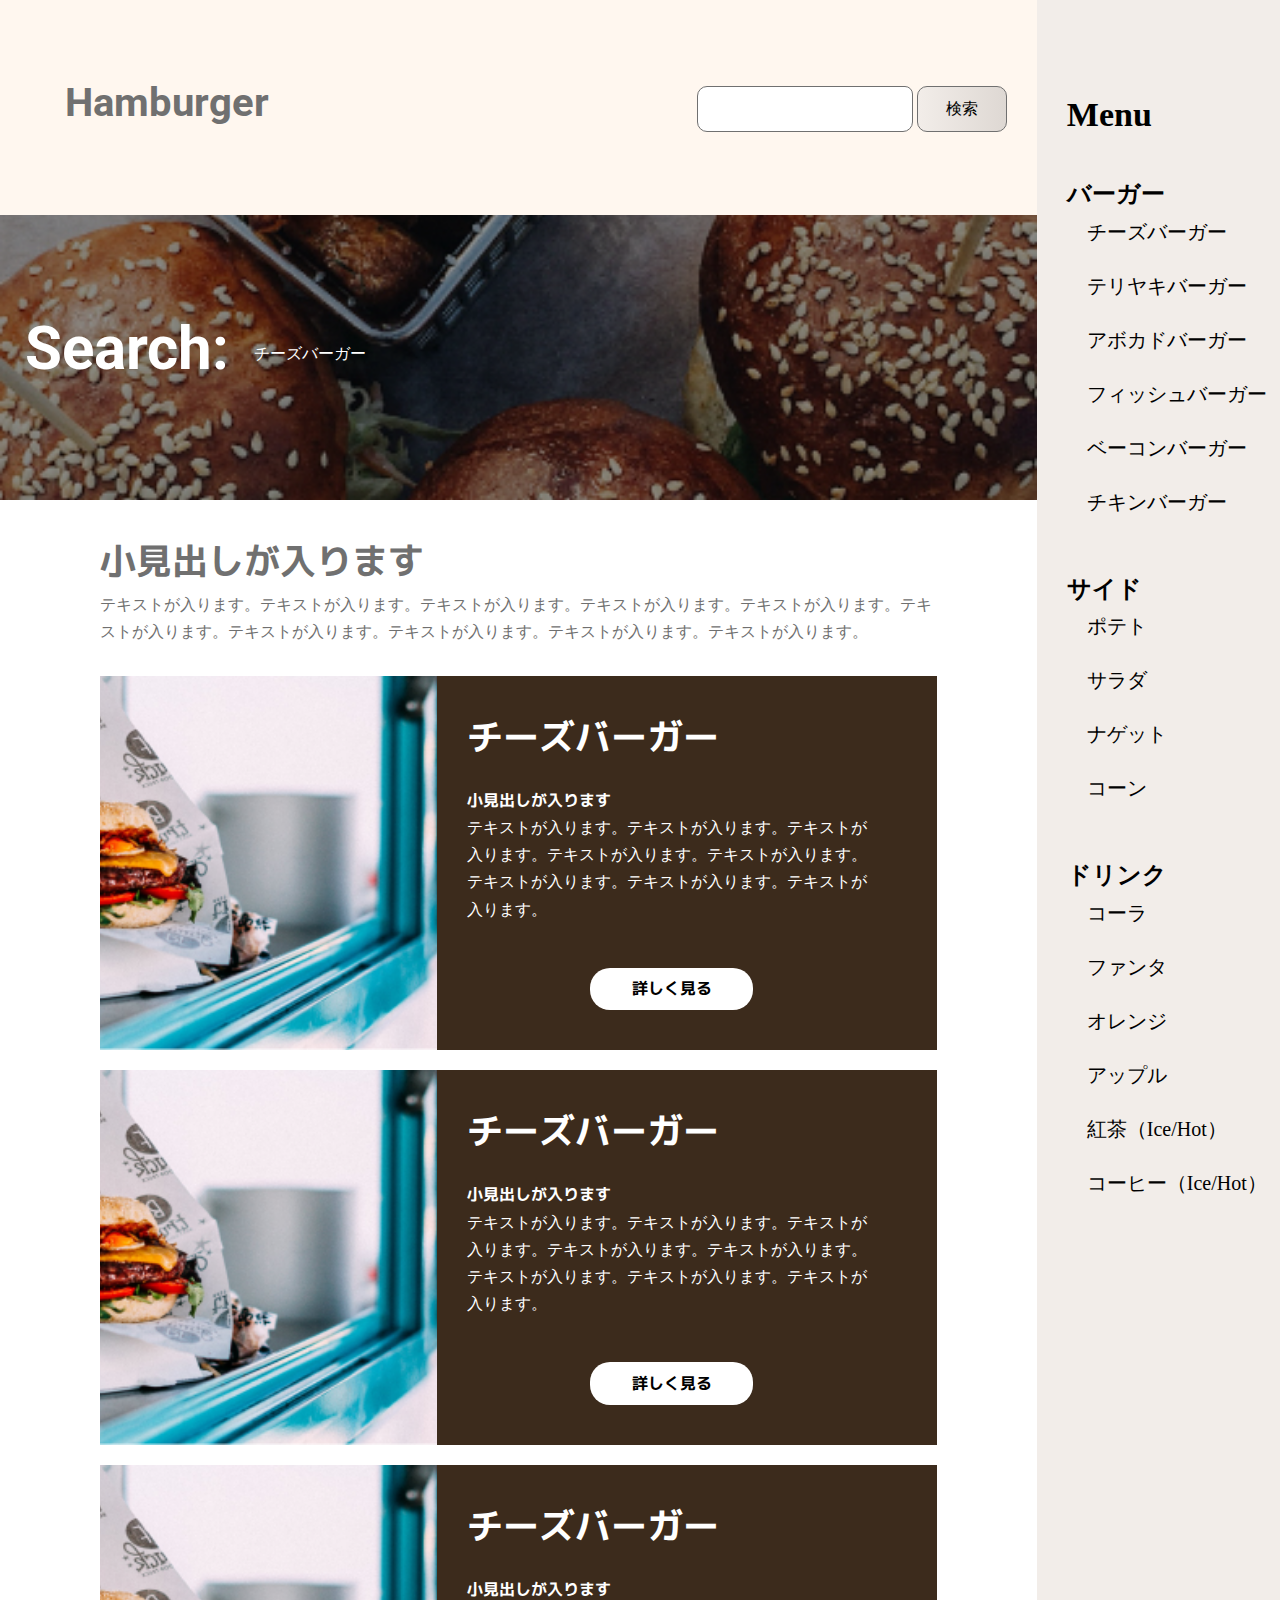
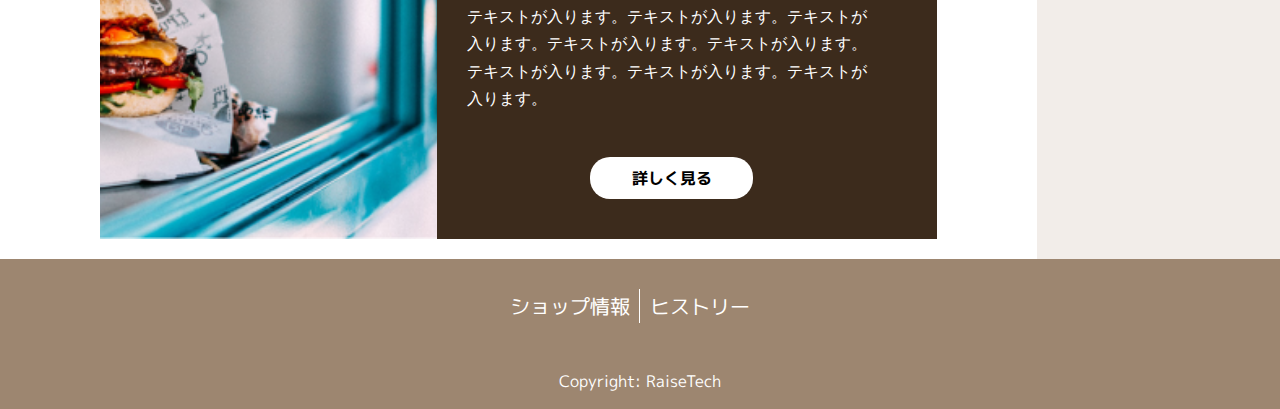
==== archive-search.html @ e5ea9da8 "アーカイブページを中心にコーディング" ====
<!DOCTYPE html>
<html lang="ja">

<head>
    <meta charset="UTF-8">
    <meta name="viewport" content="width=device-width, initial-scale=1.0">
    <meta name="description" content="ダミーサイトです">
    <title>Hamburger</title>
    <link href="https://fonts.googleapis.com/css2?family=M+PLUS+1p:wght@400;700&family=Roboto:wght@700&display=swap"
        rel="stylesheet">
    <link href="./css/style.css" rel="stylesheet">
</head>

<body>
    <main class="l-main">
        <article>
            <header class="l-header u-fontcolor--brown">
                <h1 class="c-fontfamily--R">Hamburger</h1>
                <form action="#" method="get" class="p-search">
                    <input type="search" name="search" class="c-searchbox">
                    <input type="submit" name="submit" value="検索" class="c-searchbtn">
                </form>
                <button class="c-menubtn"><a href="#">Menu</a></button>
            </header>

            <section class="p-top-img__archive">
                <h2 class="p-top-img__title c-fontfamily--R">Search:</h2>
                <p>チーズバーガー</p>
            </section>

            <section class="p-pageabout u-fontcolor--brown">
                <h3 class="c-fontfamily--M-bold">小見出しが入ります</h3>
                <p>テキストが入ります。テキストが入ります。テキストが入ります。テキストが入ります。テキストが入ります。テキストが入ります。テキストが入ります。テキストが入ります。テキストが入ります。テキストが入ります。
                </p>
            </section>

            <section class="p-card u-fontcolor--white">
                <ul>
                    <li>
                        <img src="./images/card.jpg" alt="カード内写真">
                        <div class="p-card__text">
                            <h4 class="c-fontfamily--M-bold">チーズバーガー</h4>
                            <dl>
                                <dt class="c-fontfamily--M-bold">小見出しが入ります</dt>
                                <dd>テキストが入ります。テキストが入ります。テキストが入ります。テキストが入ります。テキストが入ります。テキストが入ります。テキストが入ります。テキストが入ります。
                                </dd>
                            </dl>
                            <button class="c-cardbtn c-fontfamily--M-bold"><a href="#">詳しく見る</a></button>
                        </div>
                    </li>
                    <li>
                        <img src="./images/card.jpg" alt="カード内写真">
                        <div class="p-card__text">
                            <h4 class="c-fontfamily--M-bold">チーズバーガー</h4>
                            <dl>
                                <dt class="c-fontfamily--M-bold">小見出しが入ります</dt>
                                <dd>テキストが入ります。テキストが入ります。テキストが入ります。テキストが入ります。テキストが入ります。テキストが入ります。テキストが入ります。テキストが入ります。
                                </dd>
                            </dl>
                            <button class="c-cardbtn c-fontfamily--M-bold"><a href="#">詳しく見る</a></button>
                        </div>
                    </li>
                    <li>
                        <img src="./images/card.jpg" alt="カード内写真">
                        <div class="p-card__text">
                            <h4 class="c-fontfamily--M-bold">チーズバーガー</h4>
                            <dl>
                                <dt class="c-fontfamily--M-bold">小見出しが入ります</dt>
                                <dd>テキストが入ります。テキストが入ります。テキストが入ります。テキストが入ります。テキストが入ります。テキストが入ります。テキストが入ります。テキストが入ります。
                                </dd>
                            </dl>
                            <button class="c-cardbtn c-fontfamily--M-bold"><a href="#">詳しく見る</a></button>
                        </div>
                    </li>
                </ul>
            </section>
        </article>

        <aside class="l-sidebar">
            <button class="c-sidebarbtn" type="button"><!-- 開いたときの×ボタン -->
            </button>
            <h2>Menu</h2>
            <ul>
                <h3>バーガー</h3>
                <li>チーズバーガー</li>
                <li>テリヤキバーガー</li>
                <li>アボカドバーガー</li>
                <li>フィッシュバーガー</li>
                <li>ベーコンバーガー</li>
                <li>チキンバーガー</li>
            </ul>
            <ul>
                <h3>サイド</h3>
                <li>ポテト</li>
                <li>サラダ</li>
                <li>ナゲット</li>
                <li>コーン</li>
            </ul>
            <ul>
                <h3>ドリンク</h3>
                <li>コーラ</li>
                <li>ファンタ</li>
                <li>オレンジ</li>
                <li>アップル</li>
                <li>紅茶（Ice/Hot）</li>
                <li>コーヒー（Ice/Hot）</li>
            </ul>
        </aside>
    </main>
    <footer class="l-footer c-fontfamily--M-regular u-fontcolor--white">
        <ul class="p-footer-list">
            <li class="p-footer-list__left">ショップ情報</li>
            <li>ヒストリー</li>
        </ul>
        <p>Copyright: RaiseTech</p>
    </footer>

    <script src="https://code.jquery.com/jquery-3.6.3.min.js"
        integrity="sha256-pvPw+upLPUjgMXY0G+8O0xUf+/Im1MZjXxxgOcBQBXU=" crossorigin="anonymous"></script>
    <script src="./js/main.js"></script>
</body>

</html>
---- css/style.css ----
@charset "UTF-8";
/* resset.dev • v5.0.2 */
/* # =================================================================
   # Global selectors
   # ================================================================= */
html {
  box-sizing: border-box;
  -webkit-text-size-adjust: 100%; /* Prevent adjustments of font size after orientation changes in iOS */
  word-break: normal;
  -moz-tab-size: 4;
  -o-tab-size: 4;
     tab-size: 4;
}

*,
::before,
::after {
  background-repeat: no-repeat; /* Set `background-repeat: no-repeat` to all elements and pseudo elements */
  box-sizing: inherit;
}

::before,
::after {
  text-decoration: inherit; /* Inherit text-decoration and vertical align to ::before and ::after pseudo elements */
  vertical-align: inherit;
}

* {
  padding: 0; /* Reset `padding` and `margin` of all elements */
  margin: 0;
}

/* # =================================================================
   # General elements
   # ================================================================= */
hr {
  overflow: visible; /* Show the overflow in Edge and IE */
  height: 0; /* Add the correct box sizing in Firefox */
  color: inherit; /* Correct border color in Firefox. */
}

details,
main {
  display: block; /* Render the `main` element consistently in IE. */
}

summary {
  display: list-item; /* Add the correct display in all browsers */
}

small {
  font-size: 80%; /* Set font-size to 80% in `small` elements */
}

[hidden] {
  display: none; /* Add the correct display in IE */
}

abbr[title] {
  border-bottom: none; /* Remove the bottom border in Chrome 57 */
  /* Add the correct text decoration in Chrome, Edge, IE, Opera, and Safari */
  text-decoration: underline;
  -webkit-text-decoration: underline dotted;
          text-decoration: underline dotted;
}

a {
  background-color: transparent; /* Remove the gray background on active links in IE 10 */
}

a:active,
a:hover {
  outline-width: 0; /* Remove the outline when hovering in all browsers */
}

code,
kbd,
pre,
samp {
  font-family: monospace, monospace; /* Specify the font family of code elements */
}

pre {
  font-size: 1em; /* Correct the odd `em` font sizing in all browsers */
}

b,
strong {
  font-weight: bolder; /* Add the correct font weight in Chrome, Edge, and Safari */
}

/* https://gist.github.com/unruthless/413930 */
sub,
sup {
  font-size: 75%;
  line-height: 0;
  position: relative;
  vertical-align: baseline;
}

sub {
  bottom: -0.25em;
}

sup {
  top: -0.5em;
}

table {
  border-color: inherit; /* Correct border color in all Chrome, Edge, and Safari. */
  text-indent: 0; /* Remove text indentation in Chrome, Edge, and Safari */
}

iframe {
  border-style: none;
}

/* # =================================================================
   # Forms
   # ================================================================= */
input {
  border-radius: 0;
}

[type=number]::-webkit-inner-spin-button,
[type=number]::-webkit-outer-spin-button {
  height: auto; /* Correct the cursor style of increment and decrement buttons in Chrome */
}

[type=search] {
  -webkit-appearance: textfield; /* Correct the odd appearance in Chrome and Safari */
  outline-offset: -2px; /* Correct the outline style in Safari */
}

[type=search]::-webkit-search-decoration {
  -webkit-appearance: none; /* Remove the inner padding in Chrome and Safari on macOS */
}

textarea {
  overflow: auto; /* Internet Explorer 11+ */
  resize: vertical; /* Specify textarea resizability */
}

button,
input,
optgroup,
select,
textarea {
  font: inherit; /* Specify font inheritance of form elements */
}

optgroup {
  font-weight: bold; /* Restore the font weight unset by the previous rule */
}

button {
  overflow: visible; /* Address `overflow` set to `hidden` in IE 8/9/10/11 */
}

button,
select {
  text-transform: none; /* Firefox 40+, Internet Explorer 11- */
}

/* Apply cursor pointer to button elements */
button,
[type=button],
[type=reset],
[type=submit],
[role=button] {
  cursor: pointer;
}

/* Remove inner padding and border in Firefox 4+ */
button::-moz-focus-inner,
[type=button]::-moz-focus-inner,
[type=reset]::-moz-focus-inner,
[type=submit]::-moz-focus-inner {
  border-style: none;
  padding: 0;
}

/* Replace focus style removed in the border reset above */
button:-moz-focusring,
[type=button]::-moz-focus-inner,
[type=reset]::-moz-focus-inner,
[type=submit]::-moz-focus-inner {
  outline: 1px dotted ButtonText;
}

button,
html [type=button],
[type=reset],
[type=submit] {
  -webkit-appearance: button; /* Correct the inability to style clickable types in iOS */
}

/* Remove the default button styling in all browsers */
button,
input,
select,
textarea {
  background-color: transparent;
  border-style: none;
}

a:focus,
button:focus,
input:focus,
select:focus,
textarea:focus {
  outline-width: 0;
}

/* Style select like a standard input */
select {
  -moz-appearance: none; /* Firefox 36+ */
  -webkit-appearance: none; /* Chrome 41+ */
}

select::-ms-expand {
  display: none; /* Internet Explorer 11+ */
}

select::-ms-value {
  color: currentColor; /* Internet Explorer 11+ */
}

legend {
  border: 0; /* Correct `color` not being inherited in IE 8/9/10/11 */
  color: inherit; /* Correct the color inheritance from `fieldset` elements in IE */
  display: table; /* Correct the text wrapping in Edge and IE */
  max-width: 100%; /* Correct the text wrapping in Edge and IE */
  white-space: normal; /* Correct the text wrapping in Edge and IE */
  max-width: 100%; /* Correct the text wrapping in Edge 18- and IE */
}

::-webkit-file-upload-button {
  /* Correct the inability to style clickable types in iOS and Safari */
  -webkit-appearance: button;
  color: inherit;
  font: inherit; /* Change font properties to `inherit` in Chrome and Safari */
}

/* Replace pointer cursor in disabled elements */
[disabled] {
  cursor: default;
}

/* # =================================================================
   # Specify media element style
   # ================================================================= */
img {
  border-style: none; /* Remove border when inside `a` element in IE 8/9/10 */
}

/* Add the correct vertical alignment in Chrome, Firefox, and Opera */
progress {
  vertical-align: baseline;
}

/* # =================================================================
   # Accessibility
   # ================================================================= */
/* Specify the progress cursor of updating elements */
[aria-busy=true] {
  cursor: progress;
}

/* Specify the pointer cursor of trigger elements */
[aria-controls] {
  cursor: pointer;
}

/* Specify the unstyled cursor of disabled, not-editable, or otherwise inoperable elements */
[aria-disabled=true] {
  cursor: default;
}

html {
  font-size: 62.5%;
  /*ベースを16px→10pxにする*/
}

body {
  min-width: 320px;
  width: 100%;
  margin: 0;
  font-size: 1.6rem;
  line-height: 1.7;
}

img {
  max-width: 100%;
  height: auto;
  vertical-align: middle;
}

h1,
h2,
h3,
h4,
h5,
h6,
p,
figure {
  margin: 0;
  padding: 0;
  font-size: 100%;
}

h1 {
  font-size: 40px;
}
@media screen and (min-width: 1025px) {
  h1 {
    font-size: 64px;
  }
}

h2 {
  font-size: 36px;
}
@media screen and (min-width: 1025px) {
  h2 {
    font-size: 60px;
  }
}

h3 {
  font-size: 28px;
}
@media screen and (min-width: 1025px) {
  h3 {
    font-size: 36px;
  }
}

h4 {
  font-size: 20px;
}
@media screen and (min-width: 1025px) {
  h4 {
    font-size: 36px;
  }
}

p {
  font-size: 16px;
}

ul,
ol {
  list-style-type: none;
}

a {
  color: inherit;
  text-decoration: none;
}

.l-header {
  height: 215px;
  text-align: center;
  background-color: #FFF7EF;
  position: relative;
}
.l-header h1 {
  font-size: 40px;
  padding-top: 43px;
}
.l-header .p-search {
  margin-top: 40px;
}
@media screen and (min-width: 1025px) {
  .l-header {
    display: flex;
    justify-content: space-between;
  }
  .l-header h1 {
    padding-top: 69px;
    margin-left: 65px;
  }
  .l-header .p-search {
    margin-top: 86px;
    margin-right: 30px;
  }
}

.l-main {
  width: 100vw;
  display: flex;
  position: relative;
}
@media screen and (min-width: 1025px) {
  .l-main article {
    width: 81vw;
  }
  .l-main aside {
    width: 19vw;
  }
}

.l-sidebar {
  position: fixed;
  display: flex;
  flex-direction: column;
  top: 0;
  right: -100%;
  width: 80%;
  padding-left: 30px;
  padding-top: 178px;
  transition: all 0.5s ease;
  background-color: #F2EDE9;
}
.l-sidebar.active {
  right: 0;
}
.l-sidebar h2 {
  font-size: 34px;
  display: none;
}
.l-sidebar h3 {
  font-size: 24px;
  margin-top: 30px;
}
.l-sidebar li {
  font-size: 20px;
  margin-left: 20px;
  margin-bottom: 20px;
}
@media screen and (min-width: 600px) {
  .l-sidebar {
    width: 40%;
  }
}
@media screen and (min-width: 1025px) {
  .l-sidebar {
    position: relative;
    right: 0%;
    width: 21vw;
    padding-top: 86px;
  }
  .l-sidebar h2 {
    display: block;
  }
}

.l-footer {
  width: 100%;
  height: 150px;
  background-color: #9D8670;
  text-align: center;
}

.p-access {
  width: 100%;
  height: 691px;
  padding-left: 40px;
  padding-right: 40px;
  background-color: #000000;
  opacity: 0.29;
}
.p-access p {
  color: #fff;
  font-size: 14px;
  margin-top: 30px;
}
.p-access__title {
  font-size: 30px;
  font-weight: 700;
  color: #fff;
  position: relative;
  margin-top: 40px;
}
.p-access__title::before {
  position: absolute;
  content: "";
  top: 120%;
  left: 0;
  width: 30px;
  height: 4px;
  background-color: #fff;
}

.p-brunchmenu {
  margin: 40px 20px 40px 20px;
}
.p-brunchmenu__box1, .p-brunchmenu__box2 {
  background-size: cover;
  background-position: center;
  position: relative;
  height: calc((100vw - 40px) * 1.91);
}
.p-brunchmenu__box1 {
  background-image: url(../images/takeout.jpg);
}
.p-brunchmenu__box2 {
  background-image: url(../images/eatin.jpg);
}
.p-brunchmenu__box-title {
  margin: 13px 0 0 15px;
  font-size: 41px;
  color: #EAEAEA;
  position: relative;
}
.p-brunchmenu__box-title::before {
  position: absolute;
  content: "";
  top: 120%;
  left: 0;
  width: 30px;
  height: 4px;
  background-color: #fff;
}
.p-brunchmenu__box-text {
  position: absolute;
  bottom: 16px;
}
.p-brunchmenu__box-text-content {
  background: rgba(255, 255, 255, 0.8);
  padding: 16px;
  margin: 16px 16px 0 16px;
}
.p-brunchmenu__box-text-content dt {
  font-size: 22px;
  font-weight: 700;
}
.p-brunchmenu__box-text-content dd {
  font-size: 16px;
}
@media screen and (min-width: 600px) {
  .p-brunchmenu {
    margin: 40px;
  }
  .p-brunchmenu ul {
    display: flex;
    justify-content: space-around;
  }
  .p-brunchmenu__box1, .p-brunchmenu__box2 {
    width: calc(100vw - 120px);
    height: calc((100vw - 120px) * 0.95);
  }
  .p-brunchmenu__box1 {
    margin-right: 40px;
  }
}
@media screen and (min-width: 1025px) {
  .p-brunchmenu {
    margin-top: 120px 5.8vw 120px 5.8vw;
  }
  .p-brunchmenu__box1, .p-brunchmenu__box2 {
    width: calc(69.4vw - 80px);
    height: calc((69.4vw - 80px) * 0.95);
  }
  .p-brunchmenu__box1 {
    margin-right: 80px;
  }
}

.p-card {
  width: calc(100vw - 40px);
  margin: auto;
}
.p-card img {
  width: 100%;
  height: auto;
}
.p-card li {
  margin-bottom: 20px;
}
.p-card__text {
  background-color: #3C2B1C;
  padding: 32px 16px 32px 16px;
}
.p-card__text h4 {
  margin-bottom: 20px;
}
.p-card__text dl {
  margin-bottom: 40px;
}
.p-card__text dt {
  font-weight: 700;
}
.p-card__text .c-cardbtn {
  text-align: center;
  font-weight: 700;
  display: block;
  margin: auto;
}
@media screen and (min-width: 600px) {
  .p-card {
    width: calc(100vw - 80px);
  }
  .p-card li {
    display: flex;
  }
  .p-card img {
    width: calc(100vw - 80px)/2;
    -o-object-fit: cover;
       object-fit: cover;
  }
  .p-card__text {
    padding: 30px 60px 40px 30px;
  }
  .p-card dl {
    margin-bottom: 45px;
  }
}
@media screen and (min-width: 1025px) {
  .p-card {
    width: calc(81vw - 200px);
  }
  .p-card img {
    width: calc((81vw - 200px) / 2);
  }
  .p-card__text {
    padding: 30px 60px 40px 30px;
  }
  .p-card dl {
    margin-bottom: 45px;
  }
}

.p-footer-list {
  display: flex;
  justify-content: center;
  padding-top: 30px;
  padding-bottom: 45px;
}
.p-footer-list li {
  margin-right: 20px;
  font-size: 20px;
}
.p-footer-list p {
  font-size: 14px;
}
.p-footer-list__left {
  position: relative;
}
.p-footer-list__left::after {
  position: absolute;
  content: "";
  top: 0;
  right: -10px;
  width: 1px;
  height: 100%;
  background-color: #FFFFFF;
}

.p-pageabout {
  margin: 30px 20px 30px 20px;
}
@media screen and (min-width: 600px) {
  .p-pageabout {
    margin: 30px 40px 30px 40px;
  }
}
@media screen and (min-width: 1025px) {
  .p-pageabout {
    margin: 30px 100px 30px 100px;
  }
}

.p-top-img__front,
.p-top-img__archive {
  height: 285px;
  vertical-align: middle;
  background-size: cover;
  background-position: center;
}

.p-top-img__front {
  background-image: url(../../../images/mainvisual-pc.jpg);
}

.p-top-img__archive {
  background-image: url(../../../images/page-title_arcive.jpg);
  position: relative;
  display: flex;
  flex-direction: column;
}
.p-top-img__archive::before {
  position: absolute;
  content: "";
  top: 0;
  left: 0;
  width: 100%;
  height: 100%;
  background-color: #000000;
  opacity: 0.4;
  z-index: 1;
}
.p-top-img__archive p {
  color: #FFFFFF;
  margin-left: 25px;
  font-size: 16px;
  z-index: 2;
}
@media screen and (min-width: 600px) {
  .p-top-img__archive {
    flex-direction: row;
  }
  .p-top-img__archive p {
    padding-top: 125px;
  }
}

.p-top-img__title {
  font-size: 41px;
  margin-left: 25px;
  padding-top: 83px;
  color: #FFFFFF;
  z-index: 2;
}
@media screen and (min-width: 600px) {
  .p-top-img__title {
    font-size: 60px;
  }
}

.c-menubtn {
  position: absolute;
  top: 8px;
  right: 8px;
  font-family: "Roboto";
  font-style: normal;
  font-weight: 700;
  font-size: 20px;
  line-height: 23px;
}
@media screen and (min-width: 600px) {
  .c-menubtn {
    top: 20px;
    right: 20px;
  }
}
@media screen and (min-width: 1025px) {
  .c-menubtn {
    display: none;
  }
}

.c-searchbtn {
  font-size: 16px;
  width: 90px;
  height: 46px;
  background: linear-gradient(90deg, #F2EDE9 0%, #DED8D3 100%);
  border: 1px solid #707070;
  border-radius: 10px;
}

.c-sidebarbtn {
  position: fixed;
  top: 10px;
  right: 0;
  width: 40px;
  height: 40px;
  border: none;
  outline: none;
  background: transparent;
  display: none;
}
.c-sidebarbtn::before {
  content: "";
  position: absolute;
  display: block;
  top: 0;
  left: 0;
  width: 6px;
  height: 100%;
  transform: rotate(45deg);
  background-color: #707070;
}
.c-sidebarbtn::after {
  content: "";
  position: absolute;
  display: block;
  top: 0;
  left: 0;
  width: 6px;
  height: 100%;
  transform: rotate(-45deg);
  background-color: #707070;
}
.c-sidebarbtn.active {
  display: block;
}

.c-cardbtn {
  background-color: #FFFFFF;
  border-radius: 20px;
  width: 163.16px;
  height: 42.47px;
}

.c-searchbox {
  width: 216px;
  height: 46px;
  background: #FFFFFF;
  border: 1px solid #707070;
  border-radius: 10px 8px 10px 10px;
}

.c-fontfamily--R {
  font-family: "Roboto", "sans-serif";
  font-weight: 700;
}
.c-fontfamily--M-regular {
  font-family: "M PLUS 1p", "sans-serif";
  font-weight: 400;
}
.c-fontfamily--M-bold {
  font-family: "M PLUS 1p", "sans-serif";
  font-weight: 700;
}

.u-fontcolor--white {
  color: #FFFFFF;
}
.u-fontcolor--brown {
  color: #707070;
}
.u-fontcolor--darkbrown {
  color: #3C2A10;
}

/*foundation*/
/*layout*/
/*object/project*/
/*object/component*/
/*object/utility*/
/*# sourceMappingURL=style.css.map */
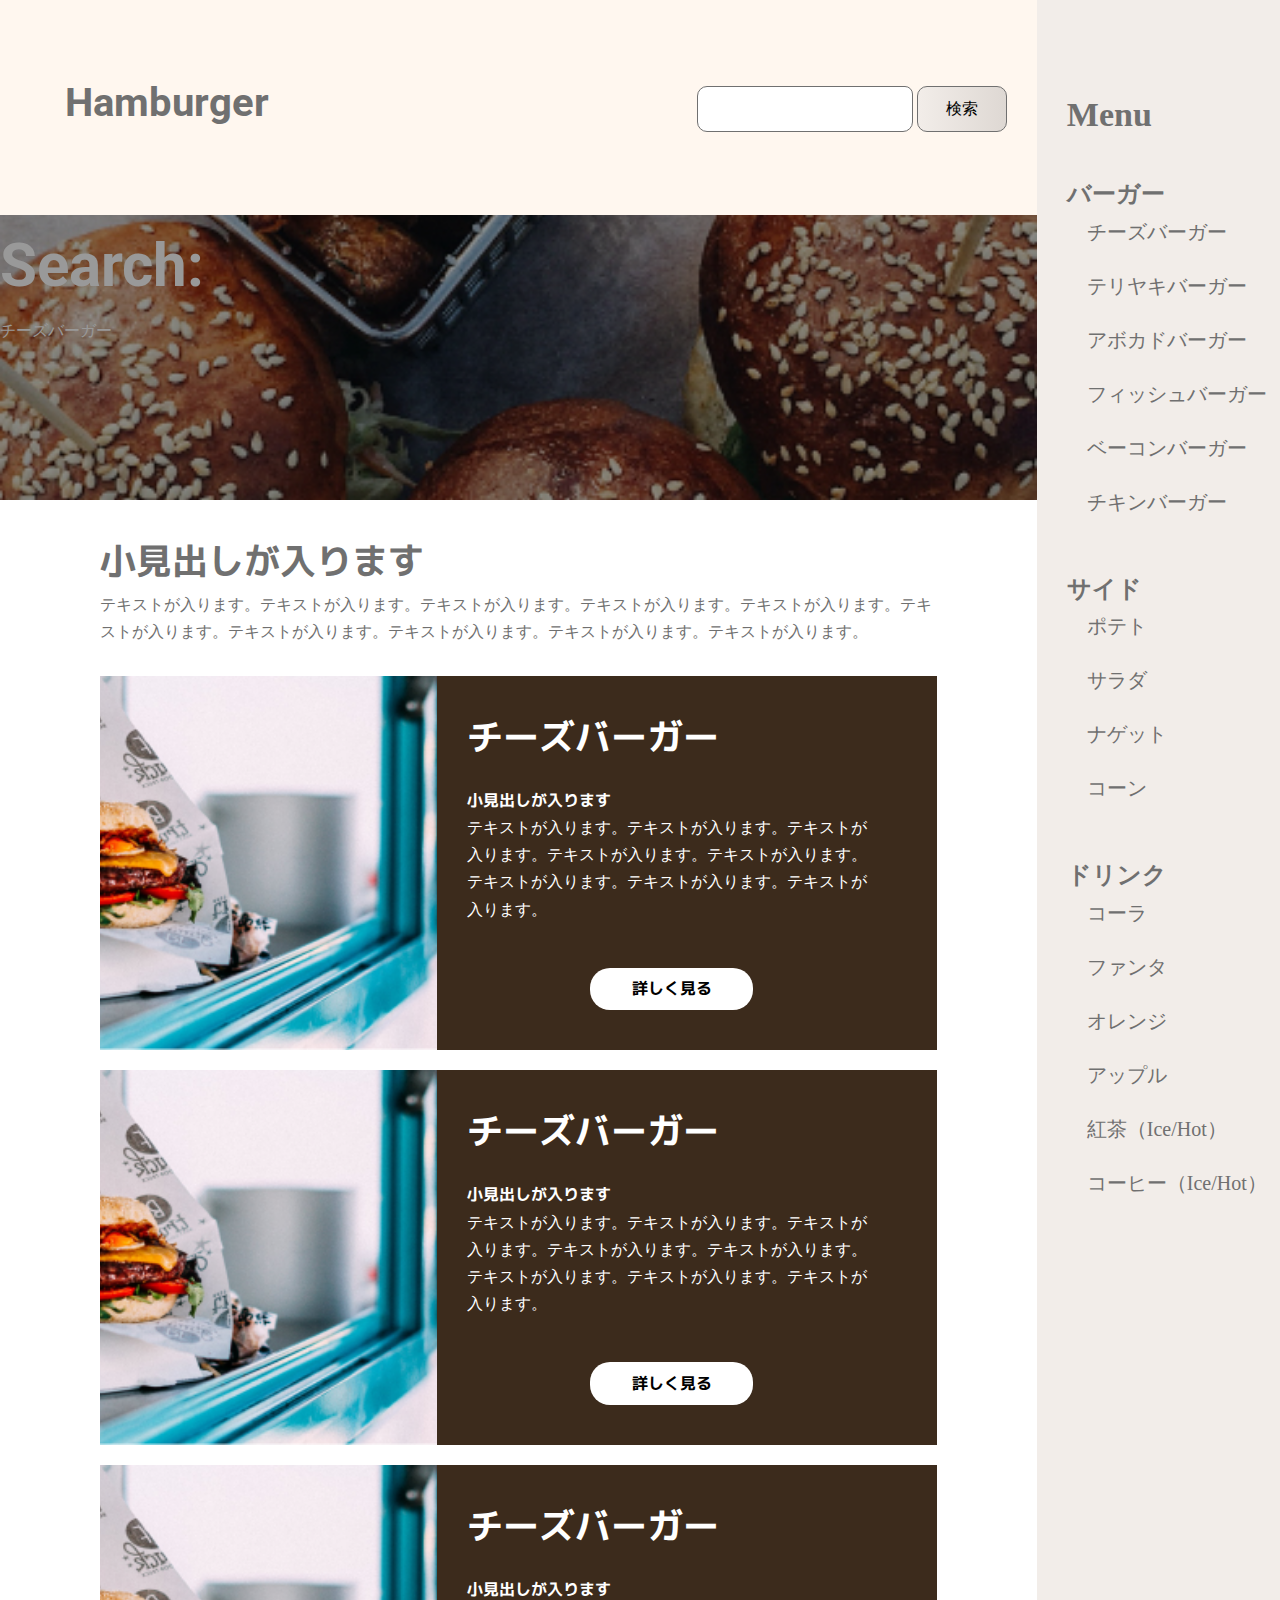
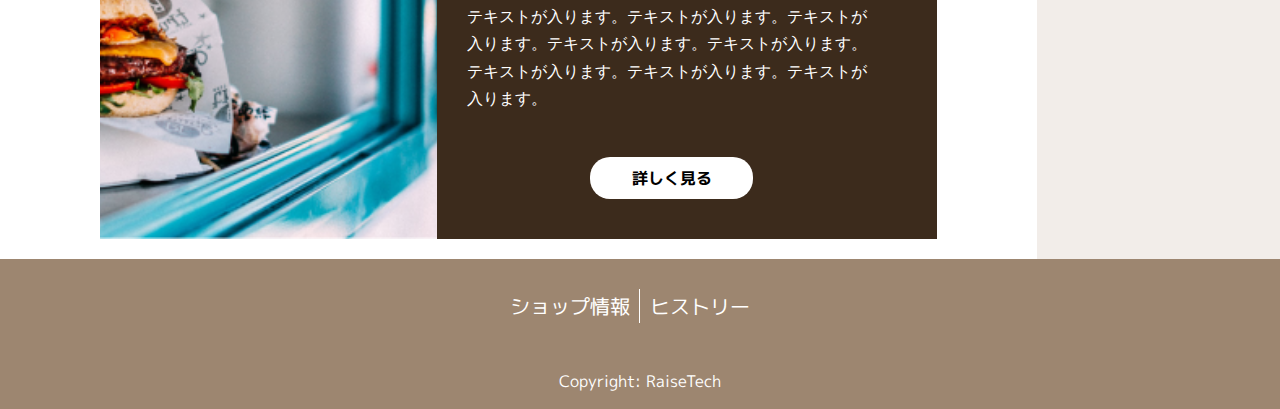
==== commit 674da3f0: "コーディングが一段落。" ====
--- a/archive-search.html
+++ b/archive-search.html
@@ -24,8 +24,8 @@
             </header>
 
             <section class="p-top-img__archive">
-                <h2 class="p-top-img__title c-fontfamily--R">Search:</h2>
-                <p>チーズバーガー</p>
+                <h2 class="p-top-img__title c-fontfamily--R u-fontcolor--white">Search:</h2>
+                <p class="u-fontcolor--white">チーズバーガー</p>
             </section>
 
             <section class="p-pageabout u-fontcolor--brown">
@@ -76,7 +76,7 @@
             </section>
         </article>
 
-        <aside class="l-sidebar">
+        <aside class="l-sidebar u-fontcolor--brown">
             <button class="c-sidebarbtn" type="button"><!-- 開いたときの×ボタン -->
             </button>
             <h2>Menu</h2>
--- a/css/style.css
+++ b/css/style.css
@@ -412,9 +412,12 @@
   padding-top: 178px;
   transition: all 0.5s ease;
   background-color: #F2EDE9;
+  z-index: 4;
 }
 .l-sidebar.active {
   right: 0;
+  overflow: scroll;
+  height: 100vh;
 }
 .l-sidebar h2 {
   font-size: 34px;
@@ -454,26 +457,83 @@
 }
 
 .p-access {
+  position: relative;
   width: 100%;
   height: 691px;
   padding-left: 40px;
   padding-right: 40px;
+  background-size: cover;
+  background-position: center;
+  background-image: url(../../../images/map.png);
+  opacity: 0.8;
+}
+.p-access::before {
+  position: absolute;
+  content: "";
+  top: 0;
+  left: 0;
+  width: 100%;
+  height: 100%;
   background-color: #000000;
-  opacity: 0.29;
+  opacity: 0.6;
+  z-index: 1;
 }
 .p-access p {
-  color: #fff;
-  font-size: 14px;
-  margin-top: 30px;
+  padding-top: 30px;
+  position: relative;
+  z-index: 2;
 }
 .p-access__title {
-  font-size: 30px;
-  font-weight: 700;
-  color: #fff;
-  position: relative;
-  margin-top: 40px;
+  position: relative;
+  padding-top: 40px;
+  z-index: 2;
 }
 .p-access__title::before {
+  position: absolute;
+  content: "";
+  top: 120%;
+  left: 0;
+  width: 30px;
+  height: 4px;
+  background-color: #FFFFFF;
+}
+@media screen and (min-width: 600px) {
+  .p-access {
+    height: 650px;
+  }
+}
+@media screen and (min-width: 1025px) {
+  .p-access::before {
+    width: 60%;
+  }
+  .p-access p {
+    width: 60%;
+    padding-top: 100px;
+  }
+}
+
+.p-brunchmenu {
+  margin: 40px 20px 40px 20px;
+}
+.p-brunchmenu__box1, .p-brunchmenu__box2 {
+  background-size: cover;
+  background-position: center;
+  position: relative;
+  height: calc((100vw - 40px) * 1.91);
+}
+.p-brunchmenu__box1 {
+  background-image: url(../images/takeout.jpg);
+}
+.p-brunchmenu__box2 {
+  background-image: url(../images/eatin.jpg);
+}
+.p-brunchmenu__box-title {
+  margin: 13px 0 0 15px;
+  font-size: 41px;
+  color: #EAEAEA;
+  position: relative;
+}
+.p-brunchmenu__box-title::before {
   position: absolute;
   content: "";
   top: 120%;
@@ -482,37 +542,6 @@
   height: 4px;
   background-color: #fff;
 }
-
-.p-brunchmenu {
-  margin: 40px 20px 40px 20px;
-}
-.p-brunchmenu__box1, .p-brunchmenu__box2 {
-  background-size: cover;
-  background-position: center;
-  position: relative;
-  height: calc((100vw - 40px) * 1.91);
-}
-.p-brunchmenu__box1 {
-  background-image: url(../images/takeout.jpg);
-}
-.p-brunchmenu__box2 {
-  background-image: url(../images/eatin.jpg);
-}
-.p-brunchmenu__box-title {
-  margin: 13px 0 0 15px;
-  font-size: 41px;
-  color: #EAEAEA;
-  position: relative;
-}
-.p-brunchmenu__box-title::before {
-  position: absolute;
-  content: "";
-  top: 120%;
-  left: 0;
-  width: 30px;
-  height: 4px;
-  background-color: #fff;
-}
 .p-brunchmenu__box-text {
   position: absolute;
   bottom: 16px;
@@ -524,7 +553,6 @@
 }
 .p-brunchmenu__box-text-content dt {
   font-size: 22px;
-  font-weight: 700;
 }
 .p-brunchmenu__box-text-content dd {
   font-size: 16px;
@@ -579,12 +607,8 @@
 .p-card__text dl {
   margin-bottom: 40px;
 }
-.p-card__text dt {
-  font-weight: 700;
-}
 .p-card__text .c-cardbtn {
   text-align: center;
-  font-weight: 700;
   display: block;
   margin: auto;
 }
@@ -613,12 +637,6 @@
   }
   .p-card img {
     width: calc((81vw - 200px) / 2);
-  }
-  .p-card__text {
-    padding: 30px 60px 40px 30px;
-  }
-  .p-card dl {
-    margin-bottom: 45px;
   }
 }
 
@@ -664,8 +682,8 @@
 
 .p-top-img__front,
 .p-top-img__archive {
+  position: relative;
   height: 285px;
-  vertical-align: middle;
   background-size: cover;
   background-position: center;
 }
@@ -673,12 +691,14 @@
 .p-top-img__front {
   background-image: url(../../../images/mainvisual-pc.jpg);
 }
+@media screen and (min-width: 1025px) {
+  .p-top-img__front h2 {
+    font-size: 40px;
+  }
+}
 
 .p-top-img__archive {
   background-image: url(../../../images/page-title_arcive.jpg);
-  position: relative;
-  display: flex;
-  flex-direction: column;
 }
 .p-top-img__archive::before {
   position: absolute;
@@ -691,31 +711,20 @@
   opacity: 0.4;
   z-index: 1;
 }
-.p-top-img__archive p {
-  color: #FFFFFF;
+
+.p-top-img__text {
+  position: absolute;
+  display: flex;
+  flex-direction: column;
+  align-items: center;
+  top: 50%;
+  transform: translateY(-50%);
   margin-left: 25px;
-  font-size: 16px;
   z-index: 2;
 }
 @media screen and (min-width: 600px) {
-  .p-top-img__archive {
+  .p-top-img__text {
     flex-direction: row;
-  }
-  .p-top-img__archive p {
-    padding-top: 125px;
-  }
-}
-
-.p-top-img__title {
-  font-size: 41px;
-  margin-left: 25px;
-  padding-top: 83px;
-  color: #FFFFFF;
-  z-index: 2;
-}
-@media screen and (min-width: 600px) {
-  .p-top-img__title {
-    font-size: 60px;
   }
 }
 
@@ -800,6 +809,8 @@
   background: #FFFFFF;
   border: 1px solid #707070;
   border-radius: 10px 8px 10px 10px;
+  position: relative;
+  z-index: 1;
 }
 
 .c-fontfamily--R {
